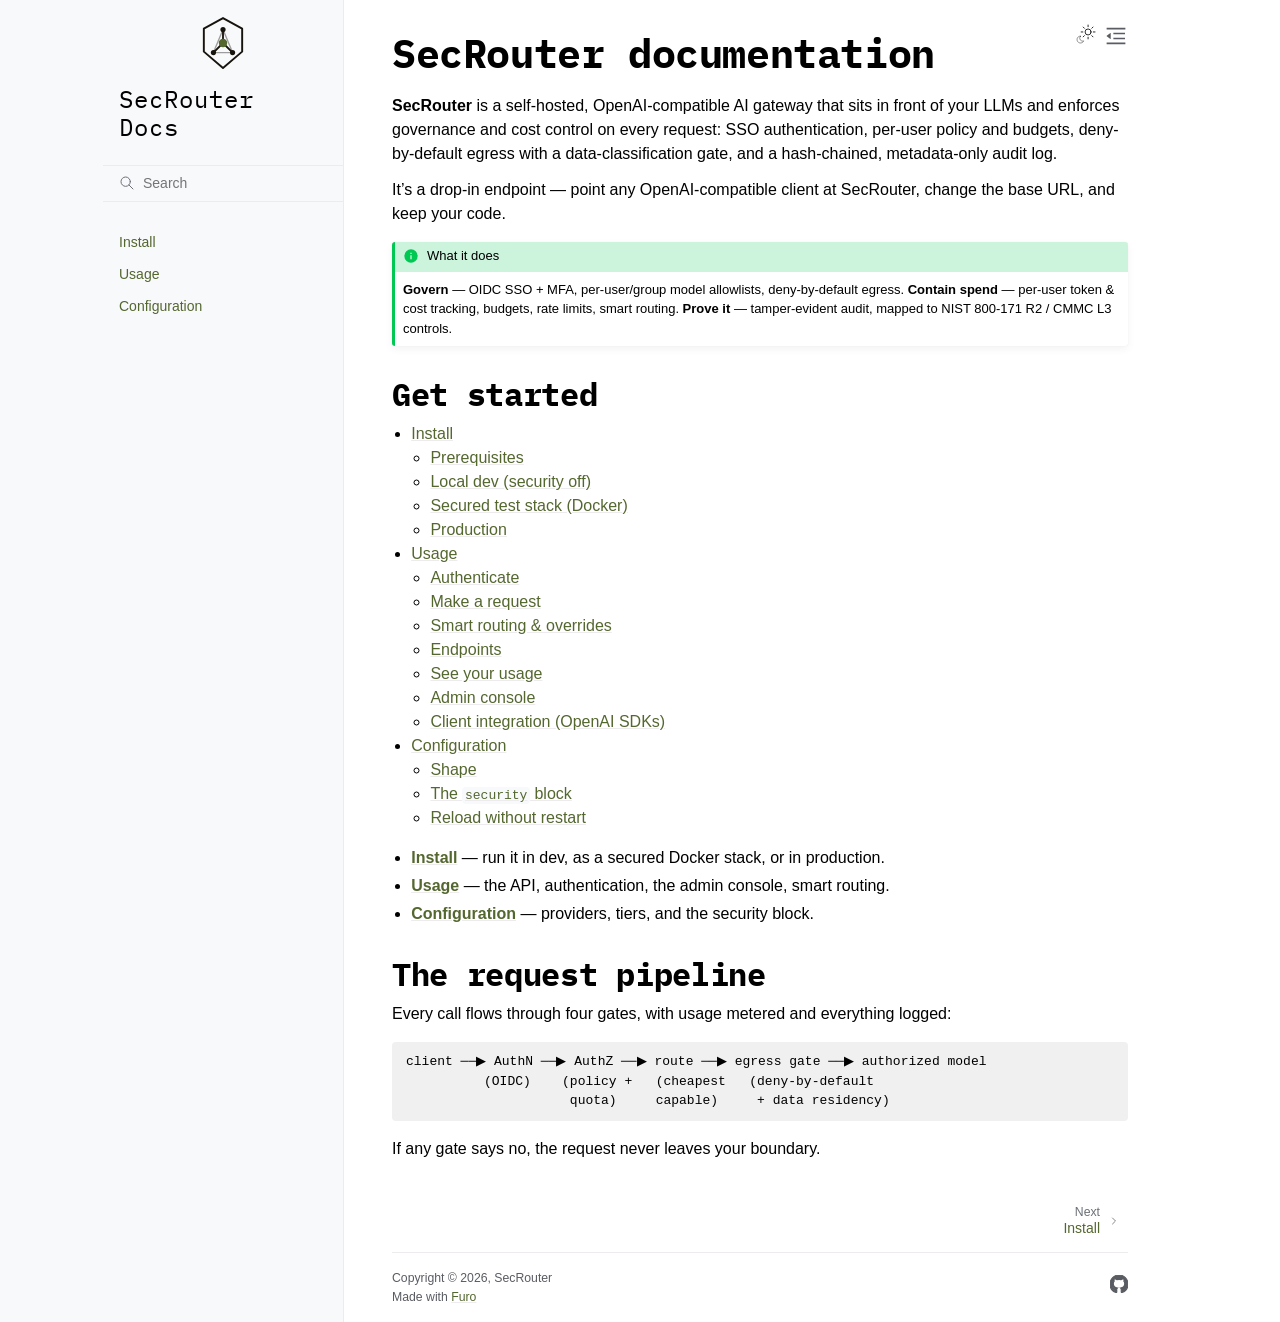
==== docs/index.html @ 87118939 "feat(docs): add Sphinx docs site (install + use); link from site - New Sphinx project under docs-src" ====
<!doctype html>
<html class="no-js" lang="en" data-content_root="./">
  <head><meta charset="utf-8">
    <meta name="viewport" content="width=device-width,initial-scale=1">
    <meta name="color-scheme" content="light dark"><meta name="viewport" content="width=device-width, initial-scale=1" />
<link rel="index" title="Index" href="genindex.html"><link rel="search" title="Search" href="search.html"><link rel="next" title="Install" href="install.html">
        <link rel="prefetch" href="_static/logo-mark.svg" as="image">
        <link rel="prefetch" href="_static/logo-mark-dark.svg" as="image">

    <!-- Generated with Sphinx 7.4.7 and Furo 2025.12.19 -->
        <title>SecRouter Docs</title>
      <link rel="stylesheet" type="text/css" href="_static/pygments.css?v=d75fae25" />
    <link rel="stylesheet" type="text/css" href="_static/styles/furo.css?v=7bdb33bb" />
    <link rel="stylesheet" type="text/css" href="_static/styles/furo-extensions.css?v=8dab3a3b" />
    <link rel="stylesheet" type="text/css" href="_static/custom.css?v=99ee7022" />
    
    


<style>
  body {
    --color-code-background: #f0f0f0;
  --color-code-foreground: black;
  --color-brand-primary: #54672f;
  --color-brand-content: #54672f;
  
  }
  @media not print {
    body[data-theme="dark"] {
      --color-code-background: #272822;
  --color-code-foreground: #f8f8f2;
  --color-brand-primary: #aebb78;
  --color-brand-content: #aebb78;
  
    }
    @media (prefers-color-scheme: dark) {
      body:not([data-theme="light"]) {
        --color-code-background: #272822;
  --color-code-foreground: #f8f8f2;
  --color-brand-primary: #aebb78;
  --color-brand-content: #aebb78;
  
      }
    }
  }
</style></head>
  <body>
    
    <script>
      document.body.dataset.theme = localStorage.getItem("theme") || "auto";
    </script>
    

<svg xmlns="http://www.w3.org/2000/svg" style="display: none;">
  <symbol id="svg-toc" viewBox="0 0 24 24">
    <title>Contents</title>
    <svg stroke="currentColor" fill="currentColor" stroke-width="0" viewBox="0 0 1024 1024">
      <path d="M408 442h480c4.4 0 8-3.6 8-8v-56c0-4.4-3.6-8-8-8H408c-4.4 0-8 3.6-8 8v56c0 4.4 3.6 8 8 8zm-8 204c0 4.4 3.6 8 8 8h480c4.4 0 8-3.6 8-8v-56c0-4.4-3.6-8-8-8H408c-4.4 0-8 3.6-8 8v56zm504-486H120c-4.4 0-8 3.6-8 8v56c0 4.4 3.6 8 8 8h784c4.4 0 8-3.6 8-8v-56c0-4.4-3.6-8-8-8zm0 632H120c-4.4 0-8 3.6-8 8v56c0 4.4 3.6 8 8 8h784c4.4 0 8-3.6 8-8v-56c0-4.4-3.6-8-8-8zM115.4 518.9L271.7 642c5.8 4.6 14.4.5 14.4-6.9V388.9c0-7.4-8.5-11.5-14.4-6.9L115.4 505.1a8.74 8.74 0 0 0 0 13.8z"/>
    </svg>
  </symbol>
  <symbol id="svg-menu" viewBox="0 0 24 24">
    <title>Menu</title>
    <svg xmlns="http://www.w3.org/2000/svg" viewBox="0 0 24 24" fill="none" stroke="currentColor"
      stroke-width="2" stroke-linecap="round" stroke-linejoin="round" class="feather-menu">
      <line x1="3" y1="12" x2="21" y2="12"></line>
      <line x1="3" y1="6" x2="21" y2="6"></line>
      <line x1="3" y1="18" x2="21" y2="18"></line>
    </svg>
  </symbol>
  <symbol id="svg-arrow-right" viewBox="0 0 24 24">
    <title>Expand</title>
    <svg xmlns="http://www.w3.org/2000/svg" viewBox="0 0 24 24" fill="none" stroke="currentColor"
      stroke-width="2" stroke-linecap="round" stroke-linejoin="round" class="feather-chevron-right">
      <polyline points="9 18 15 12 9 6"></polyline>
    </svg>
  </symbol>
  <symbol id="svg-sun" viewBox="0 0 24 24">
    <title>Light mode</title>
    <svg xmlns="http://www.w3.org/2000/svg" viewBox="0 0 24 24" fill="none" stroke="currentColor"
      stroke-width="1" stroke-linecap="round" stroke-linejoin="round" class="feather-sun">
      <circle cx="12" cy="12" r="5"></circle>
      <line x1="12" y1="1" x2="12" y2="3"></line>
      <line x1="12" y1="21" x2="12" y2="23"></line>
      <line x1="4.22" y1="4.22" x2="5.64" y2="5.64"></line>
      <line x1="18.36" y1="18.36" x2="19.78" y2="19.78"></line>
      <line x1="1" y1="12" x2="3" y2="12"></line>
      <line x1="21" y1="12" x2="23" y2="12"></line>
      <line x1="4.22" y1="19.78" x2="5.64" y2="18.36"></line>
      <line x1="18.36" y1="5.64" x2="19.78" y2="4.22"></line>
    </svg>
  </symbol>
  <symbol id="svg-moon" viewBox="0 0 24 24">
    <title>Dark mode</title>
    <svg xmlns="http://www.w3.org/2000/svg" viewBox="0 0 24 24" fill="none" stroke="currentColor"
      stroke-width="1" stroke-linecap="round" stroke-linejoin="round" class="icon-tabler-moon">
      <path stroke="none" d="M0 0h24v24H0z" fill="none" />
      <path d="M12 3c.132 0 .263 0 .393 0a7.5 7.5 0 0 0 7.92 12.446a9 9 0 1 1 -8.313 -12.454z" />
    </svg>
  </symbol>
  <symbol id="svg-sun-with-moon" viewBox="0 0 24 24">
    <title>Auto light/dark, in light mode</title>
    <svg xmlns="http://www.w3.org/2000/svg" viewBox="0 0 24 24" fill="none" stroke="currentColor"
      stroke-width="1" stroke-linecap="round" stroke-linejoin="round"
      class="icon-custom-derived-from-feather-sun-and-tabler-moon">
      <path style="opacity: 50%" d="M 5.411 14.504 C 5.471 14.504 5.532 14.504 5.591 14.504 C 3.639 16.319 4.383 19.569 6.931 20.352 C 7.693 20.586 8.512 20.551 9.25 20.252 C 8.023 23.207 4.056 23.725 2.11 21.184 C 0.166 18.642 1.702 14.949 4.874 14.536 C 5.051 14.512 5.231 14.5 5.411 14.5 L 5.411 14.504 Z"/>
      <line x1="14.5" y1="3.25" x2="14.5" y2="1.25"/>
      <line x1="14.5" y1="15.85" x2="14.5" y2="17.85"/>
      <line x1="10.044" y1="5.094" x2="8.63" y2="3.68"/>
      <line x1="19" y1="14.05" x2="20.414" y2="15.464"/>
      <line x1="8.2" y1="9.55" x2="6.2" y2="9.55"/>
      <line x1="20.8" y1="9.55" x2="22.8" y2="9.55"/>
      <line x1="10.044" y1="14.006" x2="8.63" y2="15.42"/>
      <line x1="19" y1="5.05" x2="20.414" y2="3.636"/>
      <circle cx="14.5" cy="9.55" r="3.6"/>
    </svg>
  </symbol>
  <symbol id="svg-moon-with-sun" viewBox="0 0 24 24">
    <title>Auto light/dark, in dark mode</title>
    <svg xmlns="http://www.w3.org/2000/svg" viewBox="0 0 24 24" fill="none" stroke="currentColor"
      stroke-width="1" stroke-linecap="round" stroke-linejoin="round"
      class="icon-custom-derived-from-feather-sun-and-tabler-moon">
      <path d="M 8.282 7.007 C 8.385 7.007 8.494 7.007 8.595 7.007 C 5.18 10.184 6.481 15.869 10.942 17.24 C 12.275 17.648 13.706 17.589 15 17.066 C 12.851 22.236 5.91 23.143 2.505 18.696 C -0.897 14.249 1.791 7.786 7.342 7.063 C 7.652 7.021 7.965 7 8.282 7 L 8.282 7.007 Z"/>
      <line style="opacity: 50%" x1="18" y1="3.705" x2="18" y2="2.5"/>
      <line style="opacity: 50%" x1="18" y1="11.295" x2="18" y2="12.5"/>
      <line style="opacity: 50%" x1="15.316" y1="4.816" x2="14.464" y2="3.964"/>
      <line style="opacity: 50%" x1="20.711" y1="10.212" x2="21.563" y2="11.063"/>
      <line style="opacity: 50%" x1="14.205" y1="7.5" x2="13.001" y2="7.5"/>
      <line style="opacity: 50%" x1="21.795" y1="7.5" x2="23" y2="7.5"/>
      <line style="opacity: 50%" x1="15.316" y1="10.184" x2="14.464" y2="11.036"/>
      <line style="opacity: 50%" x1="20.711" y1="4.789" x2="21.563" y2="3.937"/>
      <circle style="opacity: 50%" cx="18" cy="7.5" r="2.169"/>
    </svg>
  </symbol>
  <symbol id="svg-pencil" viewBox="0 0 24 24">
    <svg xmlns="http://www.w3.org/2000/svg" viewBox="0 0 24 24" fill="none" stroke="currentColor"
      stroke-width="1" stroke-linecap="round" stroke-linejoin="round" class="icon-tabler-pencil-code">
      <path d="M4 20h4l10.5 -10.5a2.828 2.828 0 1 0 -4 -4l-10.5 10.5v4" />
      <path d="M13.5 6.5l4 4" />
      <path d="M20 21l2 -2l-2 -2" />
      <path d="M17 17l-2 2l2 2" />
    </svg>
  </symbol>
  <symbol id="svg-eye" viewBox="0 0 24 24">
    <svg xmlns="http://www.w3.org/2000/svg" viewBox="0 0 24 24" fill="none" stroke="currentColor"
      stroke-width="1" stroke-linecap="round" stroke-linejoin="round" class="icon-tabler-eye-code">
      <path stroke="none" d="M0 0h24v24H0z" fill="none" />
      <path d="M10 12a2 2 0 1 0 4 0a2 2 0 0 0 -4 0" />
      <path
        d="M11.11 17.958c-3.209 -.307 -5.91 -2.293 -8.11 -5.958c2.4 -4 5.4 -6 9 -6c3.6 0 6.6 2 9 6c-.21 .352 -.427 .688 -.647 1.008" />
      <path d="M20 21l2 -2l-2 -2" />
      <path d="M17 17l-2 2l2 2" />
    </svg>
  </symbol>
</svg>

<input type="checkbox" class="sidebar-toggle" name="__navigation" id="__navigation" aria-label="Toggle site navigation sidebar">
<input type="checkbox" class="sidebar-toggle" name="__toc" id="__toc" aria-label="Toggle table of contents sidebar">
<label class="overlay sidebar-overlay" for="__navigation"></label>
<label class="overlay toc-overlay" for="__toc"></label>

<a class="skip-to-content muted-link" href="#furo-main-content">Skip to content</a>



<div class="page">
  <header class="mobile-header">
    <div class="header-left">
      <label class="nav-overlay-icon" for="__navigation">
        <span class="icon"><svg><use href="#svg-menu"></use></svg></span>
      </label>
    </div>
    <div class="header-center">
      <a href="#"><div class="brand">SecRouter Docs</div></a>
    </div>
    <div class="header-right">
      <div class="theme-toggle-container theme-toggle-header">
        <button class="theme-toggle" aria-label="Toggle Light / Dark / Auto color theme">
          <svg class="theme-icon-when-auto-light"><use href="#svg-sun-with-moon"></use></svg>
          <svg class="theme-icon-when-auto-dark"><use href="#svg-moon-with-sun"></use></svg>
          <svg class="theme-icon-when-dark"><use href="#svg-moon"></use></svg>
          <svg class="theme-icon-when-light"><use href="#svg-sun"></use></svg>
        </button>
      </div>
      <label class="toc-overlay-icon toc-header-icon" for="__toc">
        <span class="icon"><svg><use href="#svg-toc"></use></svg></span>
      </label>
    </div>
  </header>
  <aside class="sidebar-drawer">
    <div class="sidebar-container">
      
      <div class="sidebar-sticky"><a class="sidebar-brand" href="#">
  <div class="sidebar-logo-container">
    <img class="sidebar-logo only-light" src="_static/logo-mark.svg" alt="Light Logo"/>
    <img class="sidebar-logo only-dark" src="_static/logo-mark-dark.svg" alt="Dark Logo"/>
  </div>
  
  <span class="sidebar-brand-text">SecRouter Docs</span>
  
</a><form class="sidebar-search-container" method="get" action="search.html" role="search">
  <input class="sidebar-search" placeholder="Search" name="q" aria-label="Search">
  <input type="hidden" name="check_keywords" value="yes">
  <input type="hidden" name="area" value="default">
</form>
<div id="searchbox"></div><div class="sidebar-scroll"><div class="sidebar-tree">
  <ul>
<li class="toctree-l1"><a class="reference internal" href="install.html">Install</a></li>
<li class="toctree-l1"><a class="reference internal" href="usage.html">Usage</a></li>
<li class="toctree-l1"><a class="reference internal" href="configuration.html">Configuration</a></li>
</ul>

</div>
</div>

      </div>
      
    </div>
  </aside>
  <div class="main">
    <div class="content">
      <div class="article-container">
        <a href="#" class="back-to-top muted-link">
          <svg xmlns="http://www.w3.org/2000/svg" viewBox="0 0 24 24">
            <path d="M13 20h-2V8l-5.5 5.5-1.42-1.42L12 4.16l7.92 7.92-1.42 1.42L13 8v12z"></path>
          </svg>
          <span>Back to top</span>
        </a>
        <div class="content-icon-container">
          

<div class="theme-toggle-container theme-toggle-content">
            <button class="theme-toggle" aria-label="Toggle Light / Dark / Auto color theme">
              <svg class="theme-icon-when-auto-light"><use href="#svg-sun-with-moon"></use></svg>
              <svg class="theme-icon-when-auto-dark"><use href="#svg-moon-with-sun"></use></svg>
              <svg class="theme-icon-when-dark"><use href="#svg-moon"></use></svg>
              <svg class="theme-icon-when-light"><use href="#svg-sun"></use></svg>
            </button>
          </div>
          <label class="toc-overlay-icon toc-content-icon" for="__toc">
            <span class="icon"><svg><use href="#svg-toc"></use></svg></span>
          </label>
        </div>
        <article role="main" id="furo-main-content">
          <section id="secrouter-documentation">
<h1>SecRouter documentation<a class="headerlink" href="#secrouter-documentation" title="Link to this heading">¶</a></h1>
<p><strong>SecRouter</strong> is a self-hosted, OpenAI-compatible AI gateway that sits in front of your LLMs and enforces governance and cost control on every request: SSO authentication, per-user policy and budgets, deny-by-default egress with a data-classification gate, and a hash-chained, metadata-only audit log.</p>
<p>It’s a drop-in endpoint — point any OpenAI-compatible client at SecRouter, change the base URL, and keep your code.</p>
<div class="tip admonition">
<p class="admonition-title">What it does</p>
<p><strong>Govern</strong> — OIDC SSO + MFA, per-user/group model allowlists, deny-by-default egress.
<strong>Contain spend</strong> — per-user token &amp; cost tracking, budgets, rate limits, smart routing.
<strong>Prove it</strong> — tamper-evident audit, mapped to NIST 800-171 R2 / CMMC L3 controls.</p>
</div>
<section id="get-started">
<h2>Get started<a class="headerlink" href="#get-started" title="Link to this heading">¶</a></h2>
<div class="toctree-wrapper compound">
<ul>
<li class="toctree-l1"><a class="reference internal" href="install.html">Install</a><ul>
<li class="toctree-l2"><a class="reference internal" href="install.html#prerequisites">Prerequisites</a></li>
<li class="toctree-l2"><a class="reference internal" href="install.html#local-dev-security-off">Local dev (security off)</a></li>
<li class="toctree-l2"><a class="reference internal" href="install.html#secured-test-stack-docker">Secured test stack (Docker)</a></li>
<li class="toctree-l2"><a class="reference internal" href="install.html#production">Production</a></li>
</ul>
</li>
<li class="toctree-l1"><a class="reference internal" href="usage.html">Usage</a><ul>
<li class="toctree-l2"><a class="reference internal" href="usage.html#authenticate">Authenticate</a></li>
<li class="toctree-l2"><a class="reference internal" href="usage.html#make-a-request">Make a request</a></li>
<li class="toctree-l2"><a class="reference internal" href="usage.html#smart-routing-overrides">Smart routing &amp; overrides</a></li>
<li class="toctree-l2"><a class="reference internal" href="usage.html#endpoints">Endpoints</a></li>
<li class="toctree-l2"><a class="reference internal" href="usage.html#see-your-usage">See your usage</a></li>
<li class="toctree-l2"><a class="reference internal" href="usage.html#admin-console">Admin console</a></li>
<li class="toctree-l2"><a class="reference internal" href="usage.html#client-integration-openai-sdks">Client integration (OpenAI SDKs)</a></li>
</ul>
</li>
<li class="toctree-l1"><a class="reference internal" href="configuration.html">Configuration</a><ul>
<li class="toctree-l2"><a class="reference internal" href="configuration.html#shape">Shape</a></li>
<li class="toctree-l2"><a class="reference internal" href="configuration.html#the-security-block">The <code class="docutils literal notranslate"><span class="pre">security</span></code> block</a></li>
<li class="toctree-l2"><a class="reference internal" href="configuration.html#reload-without-restart">Reload without restart</a></li>
</ul>
</li>
</ul>
</div>
<ul class="simple">
<li><p><strong><a class="reference internal" href="install.html"><span class="std std-doc">Install</span></a></strong> — run it in dev, as a secured Docker stack, or in production.</p></li>
<li><p><strong><a class="reference internal" href="usage.html"><span class="std std-doc">Usage</span></a></strong> — the API, authentication, the admin console, smart routing.</p></li>
<li><p><strong><a class="reference internal" href="configuration.html"><span class="std std-doc">Configuration</span></a></strong> — providers, tiers, and the security block.</p></li>
</ul>
</section>
<section id="the-request-pipeline">
<h2>The request pipeline<a class="headerlink" href="#the-request-pipeline" title="Link to this heading">¶</a></h2>
<p>Every call flows through four gates, with usage metered and everything logged:</p>
<div class="highlight-text notranslate"><div class="highlight"><pre><span></span>client ──▶ AuthN ──▶ AuthZ ──▶ route ──▶ egress gate ──▶ authorized model
          (OIDC)    (policy +   (cheapest   (deny-by-default
                     quota)     capable)     + data residency)
</pre></div>
</div>
<p>If any gate says no, the request never leaves your boundary.</p>
</section>
</section>

        </article>
      </div>
      <footer>
        
        <div class="related-pages">
          <a class="next-page" href="install.html">
              <div class="page-info">
                <div class="context">
                  <span>Next</span>
                </div>
                <div class="title">Install</div>
              </div>
              <svg class="furo-related-icon"><use href="#svg-arrow-right"></use></svg>
            </a>
          
        </div>
        <div class="bottom-of-page">
          <div class="left-details">
            <div class="copyright">
                Copyright &#169; 2026, SecRouter
            </div>
            Made with 
            <a href="https://github.com/pradyunsg/furo">Furo</a>
            
          </div>
          <div class="right-details">
            <div class="icons">
              <a class="muted-link " href="https://github.com/spaceProbe/secrouter" aria-label="GitHub"><svg stroke="currentColor" fill="currentColor" viewBox="0 0 16 16" width="20" height="20"><path d="M8 0C3.58 0 0 3.58 0 8c0 3.54 2.29 6.53 5.47 7.59.4.07.55-.17.55-.38 0-.19-.01-.82-.01-1.49-2.01.37-2.53-.49-2.69-.94-.09-.23-.48-.94-.82-1.13-.28-.15-.68-.52-.01-.53.63-.01 1.08.58 1.23.82.72 1.21 1.87.87 2.33.66.07-.52.28-.87.51-1.07-1.78-.2-3.64-.89-3.64-3.95 0-.87.31-1.59.82-2.15-.08-.2-.36-1.02.08-2.12 0 0 .67-.21 2.2.82.64-.18 1.32-.27 2-.27.68 0 1.36.09 2 .27 1.53-1.04 2.2-.82 2.2-.82.44 1.1.16 1.92.08 2.12.51.56.82 1.27.82 2.15 0 3.07-1.87 3.75-3.65 3.95.29.25.54.73.54 1.48 0 1.07-.01 1.93-.01 2.2 0 .21.15.46.55.38A8.01 8.01 0 0 0 16 8c0-4.42-3.58-8-8-8z"/></svg></a>
              
            </div>
          </div>
        </div>
        
      </footer>
    </div>
    <aside class="toc-drawer">
      
      
      <div class="toc-sticky toc-scroll">
        <div class="toc-title-container">
          <span class="toc-title">
            On this page
          </span>
        </div>
        <div class="toc-tree-container">
          <div class="toc-tree">
            <ul>
<li><a class="reference internal" href="#">SecRouter documentation</a><ul>
<li><a class="reference internal" href="#get-started">Get started</a></li>
<li><a class="reference internal" href="#the-request-pipeline">The request pipeline</a></li>
</ul>
</li>
</ul>

          </div>
        </div>
      </div>
      
      
    </aside>
  </div>
</div><script src="_static/documentation_options.js?v=2882ecd3"></script>
    <script src="_static/doctools.js?v=9a2dae69"></script>
    <script src="_static/sphinx_highlight.js?v=dc90522c"></script>
    <script src="_static/scripts/furo.js?v=46bd48cc"></script>
    </body>
</html>
---- docs/_static/pygments.css ----
.highlight pre { line-height: 125%; }
.highlight td.linenos .normal { color: #666666; background-color: transparent; padding-left: 5px; padding-right: 5px; }
.highlight span.linenos { color: #666666; background-color: transparent; padding-left: 5px; padding-right: 5px; }
.highlight td.linenos .special { color: #000000; background-color: #ffffc0; padding-left: 5px; padding-right: 5px; }
.highlight span.linenos.special { color: #000000; background-color: #ffffc0; padding-left: 5px; padding-right: 5px; }
.highlight .hll { background-color: #ffffcc }
.highlight { background: #f0f0f0; }
.highlight .c { color: #60A0B0; font-style: italic } /* Comment */
.highlight .err { border: 1px solid #F00 } /* Error */
.highlight .k { color: #007020; font-weight: bold } /* Keyword */
.highlight .o { color: #666 } /* Operator */
.highlight .ch { color: #60A0B0; font-style: italic } /* Comment.Hashbang */
.highlight .cm { color: #60A0B0; font-style: italic } /* Comment.Multiline */
.highlight .cp { color: #007020 } /* Comment.Preproc */
.highlight .cpf { color: #60A0B0; font-style: italic } /* Comment.PreprocFile */
.highlight .c1 { color: #60A0B0; font-style: italic } /* Comment.Single */
.highlight .cs { color: #60A0B0; background-color: #FFF0F0 } /* Comment.Special */
.highlight .gd { color: #A00000 } /* Generic.Deleted */
.highlight .ge { font-style: italic } /* Generic.Emph */
.highlight .ges { font-weight: bold; font-style: italic } /* Generic.EmphStrong */
.highlight .gr { color: #F00 } /* Generic.Error */
.highlight .gh { color: #000080; font-weight: bold } /* Generic.Heading */
.highlight .gi { color: #00A000 } /* Generic.Inserted */
.highlight .go { color: #888 } /* Generic.Output */
.highlight .gp { color: #C65D09; font-weight: bold } /* Generic.Prompt */
.highlight .gs { font-weight: bold } /* Generic.Strong */
.highlight .gu { color: #800080; font-weight: bold } /* Generic.Subheading */
.highlight .gt { color: #04D } /* Generic.Traceback */
.highlight .kc { color: #007020; font-weight: bold } /* Keyword.Constant */
.highlight .kd { color: #007020; font-weight: bold } /* Keyword.Declaration */
.highlight .kn { color: #007020; font-weight: bold } /* Keyword.Namespace */
.highlight .kp { color: #007020 } /* Keyword.Pseudo */
.highlight .kr { color: #007020; font-weight: bold } /* Keyword.Reserved */
.highlight .kt { color: #902000 } /* Keyword.Type */
.highlight .m { color: #40A070 } /* Literal.Number */
.highlight .s { color: #4070A0 } /* Literal.String */
.highlight .na { color: #4070A0 } /* Name.Attribute */
.highlight .nb { color: #007020 } /* Name.Builtin */
.highlight .nc { color: #0E84B5; font-weight: bold } /* Name.Class */
.highlight .no { color: #60ADD5 } /* Name.Constant */
.highlight .nd { color: #555; font-weight: bold } /* Name.Decorator */
.highlight .ni { color: #D55537; font-weight: bold } /* Name.Entity */
.highlight .ne { color: #007020 } /* Name.Exception */
.highlight .nf { color: #06287E } /* Name.Function */
.highlight .nl { color: #002070; font-weight: bold } /* Name.Label */
.highlight .nn { color: #0E84B5; font-weight: bold } /* Name.Namespace */
.highlight .nt { color: #062873; font-weight: bold } /* Name.Tag */
.highlight .nv { color: #BB60D5 } /* Name.Variable */
.highlight .ow { color: #007020; font-weight: bold } /* Operator.Word */
.highlight .w { color: #BBB } /* Text.Whitespace */
.highlight .mb { color: #40A070 } /* Literal.Number.Bin */
.highlight .mf { color: #40A070 } /* Literal.Number.Float */
.highlight .mh { color: #40A070 } /* Literal.Number.Hex */
.highlight .mi { color: #40A070 } /* Literal.Number.Integer */
.highlight .mo { color: #40A070 } /* Literal.Number.Oct */
.highlight .sa { color: #4070A0 } /* Literal.String.Affix */
.highlight .sb { color: #4070A0 } /* Literal.String.Backtick */
.highlight .sc { color: #4070A0 } /* Literal.String.Char */
.highlight .dl { color: #4070A0 } /* Literal.String.Delimiter */
.highlight .sd { color: #4070A0; font-style: italic } /* Literal.String.Doc */
.highlight .s2 { color: #4070A0 } /* Literal.String.Double */
.highlight .se { color: #4070A0; font-weight: bold } /* Literal.String.Escape */
.highlight .sh { color: #4070A0 } /* Literal.String.Heredoc */
.highlight .si { color: #70A0D0; font-style: italic } /* Literal.String.Interpol */
.highlight .sx { color: #C65D09 } /* Literal.String.Other */
.highlight .sr { color: #235388 } /* Literal.String.Regex */
.highlight .s1 { color: #4070A0 } /* Literal.String.Single */
.highlight .ss { color: #517918 } /* Literal.String.Symbol */
.highlight .bp { color: #007020 } /* Name.Builtin.Pseudo */
.highlight .fm { color: #06287E } /* Name.Function.Magic */
.highlight .vc { color: #BB60D5 } /* Name.Variable.Class */
.highlight .vg { color: #BB60D5 } /* Name.Variable.Global */
.highlight .vi { color: #BB60D5 } /* Name.Variable.Instance */
.highlight .vm { color: #BB60D5 } /* Name.Variable.Magic */
.highlight .il { color: #40A070 } /* Literal.Number.Integer.Long */
@media not print {
body[data-theme="dark"] .highlight pre { line-height: 125%; }
body[data-theme="dark"] .highlight td.linenos .normal { color: inherit; background-color: transparent; padding-left: 5px; padding-right: 5px; }
body[data-theme="dark"] .highlight span.linenos { color: inherit; background-color: transparent; padding-left: 5px; padding-right: 5px; }
body[data-theme="dark"] .highlight td.linenos .special { color: #000000; background-color: #ffffc0; padding-left: 5px; padding-right: 5px; }
body[data-theme="dark"] .highlight span.linenos.special { color: #000000; background-color: #ffffc0; padding-left: 5px; padding-right: 5px; }
body[data-theme="dark"] .highlight .hll { background-color: #49483e }
body[data-theme="dark"] .highlight { background: #272822; color: #F8F8F2 }
body[data-theme="dark"] .highlight .c { color: #959077 } /* Comment */
body[data-theme="dark"] .highlight .err { color: #ED007E; background-color: #1E0010 } /* Error */
body[data-theme="dark"] .highlight .esc { color: #F8F8F2 } /* Escape */
body[data-theme="dark"] .highlight .g { color: #F8F8F2 } /* Generic */
body[data-theme="dark"] .highlight .k { color: #66D9EF } /* Keyword */
body[data-theme="dark"] .highlight .l { color: #AE81FF } /* Literal */
body[data-theme="dark"] .highlight .n { color: #F8F8F2 } /* Name */
body[data-theme="dark"] .highlight .o { color: #FF4689 } /* Operator */
body[data-theme="dark"] .highlight .x { color: #F8F8F2 } /* Other */
body[data-theme="dark"] .highlight .p { color: #F8F8F2 } /* Punctuation */
body[data-theme="dark"] .highlight .ch { color: #959077 } /* Comment.Hashbang */
body[data-theme="dark"] .highlight .cm { color: #959077 } /* Comment.Multiline */
body[data-theme="dark"] .highlight .cp { color: #959077 } /* Comment.Preproc */
body[data-theme="dark"] .highlight .cpf { color: #959077 } /* Comment.PreprocFile */
body[data-theme="dark"] .highlight .c1 { color: #959077 } /* Comment.Single */
body[data-theme="dark"] .highlight .cs { color: #959077 } /* Comment.Special */
body[data-theme="dark"] .highlight .gd { color: #FF4689 } /* Generic.Deleted */
body[data-theme="dark"] .highlight .ge { color: #F8F8F2; font-style: italic } /* Generic.Emph */
body[data-theme="dark"] .highlight .ges { color: #F8F8F2; font-weight: bold; font-style: italic } /* Generic.EmphStrong */
body[data-theme="dark"] .highlight .gr { color: #F8F8F2 } /* Generic.Error */
body[data-theme="dark"] .highlight .gh { color: #F8F8F2 } /* Generic.Heading */
body[data-theme="dark"] .highlight .gi { color: #A6E22E } /* Generic.Inserted */
body[data-theme="dark"] .highlight .go { color: #66D9EF } /* Generic.Output */
body[data-theme="dark"] .highlight .gp { color: #FF4689; font-weight: bold } /* Generic.Prompt */
body[data-theme="dark"] .highlight .gs { color: #F8F8F2; font-weight: bold } /* Generic.Strong */
body[data-theme="dark"] .highlight .gu { color: #959077 } /* Generic.Subheading */
body[data-theme="dark"] .highlight .gt { color: #F8F8F2 } /* Generic.Traceback */
body[data-theme="dark"] .highlight .kc { color: #66D9EF } /* Keyword.Constant */
body[data-theme="dark"] .highlight .kd { color: #66D9EF } /* Keyword.Declaration */
body[data-theme="dark"] .highlight .kn { color: #FF4689 } /* Keyword.Namespace */
body[data-theme="dark"] .highlight .kp { color: #66D9EF } /* Keyword.Pseudo */
body[data-theme="dark"] .highlight .kr { color: #66D9EF } /* Keyword.Reserved */
body[data-theme="dark"] .highlight .kt { color: #66D9EF } /* Keyword.Type */
body[data-theme="dark"] .highlight .ld { color: #E6DB74 } /* Literal.Date */
body[data-theme="dark"] .highlight .m { color: #AE81FF } /* Literal.Number */
body[data-theme="dark"] .highlight .s { color: #E6DB74 } /* Literal.String */
body[data-theme="dark"] .highlight .na { color: #A6E22E } /* Name.Attribute */
body[data-theme="dark"] .highlight .nb { color: #F8F8F2 } /* Name.Builtin */
body[data-theme="dark"] .highlight .nc { color: #A6E22E } /* Name.Class */
body[data-theme="dark"] .highlight .no { color: #66D9EF } /* Name.Constant */
body[data-theme="dark"] .highlight .nd { color: #A6E22E } /* Name.Decorator */
body[data-theme="dark"] .highlight .ni { color: #F8F8F2 } /* Name.Entity */
body[data-theme="dark"] .highlight .ne { color: #A6E22E } /* Name.Exception */
body[data-theme="dark"] .highlight .nf { color: #A6E22E } /* Name.Function */
body[data-theme="dark"] .highlight .nl { color: #F8F8F2 } /* Name.Label */
body[data-theme="dark"] .highlight .nn { color: #F8F8F2 } /* Name.Namespace */
body[data-theme="dark"] .highlight .nx { color: #A6E22E } /* Name.Other */
body[data-theme="dark"] .highlight .py { color: #F8F8F2 } /* Name.Property */
body[data-theme="dark"] .highlight .nt { color: #FF4689 } /* Name.Tag */
body[data-theme="dark"] .highlight .nv { color: #F8F8F2 } /* Name.Variable */
body[data-theme="dark"] .highlight .ow { color: #FF4689 } /* Operator.Word */
body[data-theme="dark"] .highlight .pm { color: #F8F8F2 } /* Punctuation.Marker */
body[data-theme="dark"] .highlight .w { color: #F8F8F2 } /* Text.Whitespace */
body[data-theme="dark"] .highlight .mb { color: #AE81FF } /* Literal.Number.Bin */
body[data-theme="dark"] .highlight .mf { color: #AE81FF } /* Literal.Number.Float */
body[data-theme="dark"] .highlight .mh { color: #AE81FF } /* Literal.Number.Hex */
body[data-theme="dark"] .highlight .mi { color: #AE81FF } /* Literal.Number.Integer */
body[data-theme="dark"] .highlight .mo { color: #AE81FF } /* Literal.Number.Oct */
body[data-theme="dark"] .highlight .sa { color: #E6DB74 } /* Literal.String.Affix */
body[data-theme="dark"] .highlight .sb { color: #E6DB74 } /* Literal.String.Backtick */
body[data-theme="dark"] .highlight .sc { color: #E6DB74 } /* Literal.String.Char */
body[data-theme="dark"] .highlight .dl { color: #E6DB74 } /* Literal.String.Delimiter */
body[data-theme="dark"] .highlight .sd { color: #E6DB74 } /* Literal.String.Doc */
body[data-theme="dark"] .highlight .s2 { color: #E6DB74 } /* Literal.String.Double */
body[data-theme="dark"] .highlight .se { color: #AE81FF } /* Literal.String.Escape */
body[data-theme="dark"] .highlight .sh { color: #E6DB74 } /* Literal.String.Heredoc */
body[data-theme="dark"] .highlight .si { color: #E6DB74 } /* Literal.String.Interpol */
body[data-theme="dark"] .highlight .sx { color: #E6DB74 } /* Literal.String.Other */
body[data-theme="dark"] .highlight .sr { color: #E6DB74 } /* Literal.String.Regex */
body[data-theme="dark"] .highlight .s1 { color: #E6DB74 } /* Literal.String.Single */
body[data-theme="dark"] .highlight .ss { color: #E6DB74 } /* Literal.String.Symbol */
body[data-theme="dark"] .highlight .bp { color: #F8F8F2 } /* Name.Builtin.Pseudo */
body[data-theme="dark"] .highlight .fm { color: #A6E22E } /* Name.Function.Magic */
body[data-theme="dark"] .highlight .vc { color: #F8F8F2 } /* Name.Variable.Class */
body[data-theme="dark"] .highlight .vg { color: #F8F8F2 } /* Name.Variable.Global */
body[data-theme="dark"] .highlight .vi { color: #F8F8F2 } /* Name.Variable.Instance */
body[data-theme="dark"] .highlight .vm { color: #F8F8F2 } /* Name.Variable.Magic */
body[data-theme="dark"] .highlight .il { color: #AE81FF } /* Literal.Number.Integer.Long */
@media (prefers-color-scheme: dark) {
body:not([data-theme="light"]) .highlight pre { line-height: 125%; }
body:not([data-theme="light"]) .highlight td.linenos .normal { color: inherit; background-color: transparent; padding-left: 5px; padding-right: 5px; }
body:not([data-theme="light"]) .highlight span.linenos { color: inherit; background-color: transparent; padding-left: 5px; padding-right: 5px; }
body:not([data-theme="light"]) .highlight td.linenos .special { color: #000000; background-color: #ffffc0; padding-left: 5px; padding-right: 5px; }
body:not([data-theme="light"]) .highlight span.linenos.special { color: #000000; background-color: #ffffc0; padding-left: 5px; padding-right: 5px; }
body:not([data-theme="light"]) .highlight .hll { background-color: #49483e }
body:not([data-theme="light"]) .highlight { background: #272822; color: #F8F8F2 }
body:not([data-theme="light"]) .highlight .c { color: #959077 } /* Comment */
body:not([data-theme="light"]) .highlight .err { color: #ED007E; background-color: #1E0010 } /* Error */
body:not([data-theme="light"]) .highlight .esc { color: #F8F8F2 } /* Escape */
body:not([data-theme="light"]) .highlight .g { color: #F8F8F2 } /* Generic */
body:not([data-theme="light"]) .highlight .k { color: #66D9EF } /* Keyword */
body:not([data-theme="light"]) .highlight .l { color: #AE81FF } /* Literal */
body:not([data-theme="light"]) .highlight .n { color: #F8F8F2 } /* Name */
body:not([data-theme="light"]) .highlight .o { color: #FF4689 } /* Operator */
body:not([data-theme="light"]) .highlight .x { color: #F8F8F2 } /* Other */
body:not([data-theme="light"]) .highlight .p { color: #F8F8F2 } /* Punctuation */
body:not([data-theme="light"]) .highlight .ch { color: #959077 } /* Comment.Hashbang */
body:not([data-theme="light"]) .highlight .cm { color: #959077 } /* Comment.Multiline */
body:not([data-theme="light"]) .highlight .cp { color: #959077 } /* Comment.Preproc */
body:not([data-theme="light"]) .highlight .cpf { color: #959077 } /* Comment.PreprocFile */
body:not([data-theme="light"]) .highlight .c1 { color: #959077 } /* Comment.Single */
body:not([data-theme="light"]) .highlight .cs { color: #959077 } /* Comment.Special */
body:not([data-theme="light"]) .highlight .gd { color: #FF4689 } /* Generic.Deleted */
body:not([data-theme="light"]) .highlight .ge { color: #F8F8F2; font-style: italic } /* Generic.Emph */
body:not([data-theme="light"]) .highlight .ges { color: #F8F8F2; font-weight: bold; font-style: italic } /* Generic.EmphStrong */
body:not([data-theme="light"]) .highlight .gr { color: #F8F8F2 } /* Generic.Error */
body:not([data-theme="light"]) .highlight .gh { color: #F8F8F2 } /* Generic.Heading */
body:not([data-theme="light"]) .highlight .gi { color: #A6E22E } /* Generic.Inserted */
body:not([data-theme="light"]) .highlight .go { color: #66D9EF } /* Generic.Output */
body:not([data-theme="light"]) .highlight .gp { color: #FF4689; font-weight: bold } /* Generic.Prompt */
body:not([data-theme="light"]) .highlight .gs { color: #F8F8F2; font-weight: bold } /* Generic.Strong */
body:not([data-theme="light"]) .highlight .gu { color: #959077 } /* Generic.Subheading */
body:not([data-theme="light"]) .highlight .gt { color: #F8F8F2 } /* Generic.Traceback */
body:not([data-theme="light"]) .highlight .kc { color: #66D9EF } /* Keyword.Constant */
body:not([data-theme="light"]) .highlight .kd { color: #66D9EF } /* Keyword.Declaration */
body:not([data-theme="light"]) .highlight .kn { color: #FF4689 } /* Keyword.Namespace */
body:not([data-theme="light"]) .highlight .kp { color: #66D9EF } /* Keyword.Pseudo */
body:not([data-theme="light"]) .highlight .kr { color: #66D9EF } /* Keyword.Reserved */
body:not([data-theme="light"]) .highlight .kt { color: #66D9EF } /* Keyword.Type */
body:not([data-theme="light"]) .highlight .ld { color: #E6DB74 } /* Literal.Date */
body:not([data-theme="light"]) .highlight .m { color: #AE81FF } /* Literal.Number */
body:not([data-theme="light"]) .highlight .s { color: #E6DB74 } /* Literal.String */
body:not([data-theme="light"]) .highlight .na { color: #A6E22E } /* Name.Attribute */
body:not([data-theme="light"]) .highlight .nb { color: #F8F8F2 } /* Name.Builtin */
body:not([data-theme="light"]) .highlight .nc { color: #A6E22E } /* Name.Class */
body:not([data-theme="light"]) .highlight .no { color: #66D9EF } /* Name.Constant */
body:not([data-theme="light"]) .highlight .nd { color: #A6E22E } /* Name.Decorator */
body:not([data-theme="light"]) .highlight .ni { color: #F8F8F2 } /* Name.Entity */
body:not([data-theme="light"]) .highlight .ne { color: #A6E22E } /* Name.Exception */
body:not([data-theme="light"]) .highlight .nf { color: #A6E22E } /* Name.Function */
body:not([data-theme="light"]) .highlight .nl { color: #F8F8F2 } /* Name.Label */
body:not([data-theme="light"]) .highlight .nn { color: #F8F8F2 } /* Name.Namespace */
body:not([data-theme="light"]) .highlight .nx { color: #A6E22E } /* Name.Other */
body:not([data-theme="light"]) .highlight .py { color: #F8F8F2 } /* Name.Property */
body:not([data-theme="light"]) .highlight .nt { color: #FF4689 } /* Name.Tag */
body:not([data-theme="light"]) .highlight .nv { color: #F8F8F2 } /* Name.Variable */
body:not([data-theme="light"]) .highlight .ow { color: #FF4689 } /* Operator.Word */
body:not([data-theme="light"]) .highlight .pm { color: #F8F8F2 } /* Punctuation.Marker */
body:not([data-theme="light"]) .highlight .w { color: #F8F8F2 } /* Text.Whitespace */
body:not([data-theme="light"]) .highlight .mb { color: #AE81FF } /* Literal.Number.Bin */
body:not([data-theme="light"]) .highlight .mf { color: #AE81FF } /* Literal.Number.Float */
body:not([data-theme="light"]) .highlight .mh { color: #AE81FF } /* Literal.Number.Hex */
body:not([data-theme="light"]) .highlight .mi { color: #AE81FF } /* Literal.Number.Integer */
body:not([data-theme="light"]) .highlight .mo { color: #AE81FF } /* Literal.Number.Oct */
body:not([data-theme="light"]) .highlight .sa { color: #E6DB74 } /* Literal.String.Affix */
body:not([data-theme="light"]) .highlight .sb { color: #E6DB74 } /* Literal.String.Backtick */
body:not([data-theme="light"]) .highlight .sc { color: #E6DB74 } /* Literal.String.Char */
body:not([data-theme="light"]) .highlight .dl { color: #E6DB74 } /* Literal.String.Delimiter */
body:not([data-theme="light"]) .highlight .sd { color: #E6DB74 } /* Literal.String.Doc */
body:not([data-theme="light"]) .highlight .s2 { color: #E6DB74 } /* Literal.String.Double */
body:not([data-theme="light"]) .highlight .se { color: #AE81FF } /* Literal.String.Escape */
body:not([data-theme="light"]) .highlight .sh { color: #E6DB74 } /* Literal.String.Heredoc */
body:not([data-theme="light"]) .highlight .si { color: #E6DB74 } /* Literal.String.Interpol */
body:not([data-theme="light"]) .highlight .sx { color: #E6DB74 } /* Literal.String.Other */
body:not([data-theme="light"]) .highlight .sr { color: #E6DB74 } /* Literal.String.Regex */
body:not([data-theme="light"]) .highlight .s1 { color: #E6DB74 } /* Literal.String.Single */
body:not([data-theme="light"]) .highlight .ss { color: #E6DB74 } /* Literal.String.Symbol */
body:not([data-theme="light"]) .highlight .bp { color: #F8F8F2 } /* Name.Builtin.Pseudo */
body:not([data-theme="light"]) .highlight .fm { color: #A6E22E } /* Name.Function.Magic */
body:not([data-theme="light"]) .highlight .vc { color: #F8F8F2 } /* Name.Variable.Class */
body:not([data-theme="light"]) .highlight .vg { color: #F8F8F2 } /* Name.Variable.Global */
body:not([data-theme="light"]) .highlight .vi { color: #F8F8F2 } /* Name.Variable.Instance */
body:not([data-theme="light"]) .highlight .vm { color: #F8F8F2 } /* Name.Variable.Magic */
body:not([data-theme="light"]) .highlight .il { color: #AE81FF } /* Literal.Number.Integer.Long */
}
}
---- docs/_static/styles/furo-extensions.css ----
#furo-sidebar-ad-placement{padding:var(--sidebar-item-spacing-vertical) var(--sidebar-item-spacing-horizontal)}#furo-sidebar-ad-placement .ethical-sidebar{background:var(--color-background-secondary);border:none;box-shadow:none}#furo-sidebar-ad-placement .ethical-sidebar:hover{background:var(--color-background-hover)}#furo-sidebar-ad-placement .ethical-sidebar a{color:var(--color-foreground-primary)}#furo-sidebar-ad-placement .ethical-callout a{color:var(--color-foreground-secondary)!important}#furo-readthedocs-versions{background:transparent;display:block;position:static;width:100%}#furo-readthedocs-versions .rst-versions{background:#1a1c1e}#furo-readthedocs-versions .rst-current-version{background:var(--color-sidebar-item-background);cursor:unset}#furo-readthedocs-versions .rst-current-version:hover{background:var(--color-sidebar-item-background)}#furo-readthedocs-versions .rst-current-version .fa-book{color:var(--color-foreground-primary)}#furo-readthedocs-versions>.rst-other-versions{padding:0}#furo-readthedocs-versions>.rst-other-versions small{opacity:1}#furo-readthedocs-versions .injected .rst-versions{position:unset}#furo-readthedocs-versions:focus-within,#furo-readthedocs-versions:hover{box-shadow:0 0 0 1px var(--color-sidebar-background-border)}#furo-readthedocs-versions:focus-within .rst-current-version,#furo-readthedocs-versions:hover .rst-current-version{background:#1a1c1e;font-size:inherit;height:auto;line-height:inherit;padding:12px;text-align:right}#furo-readthedocs-versions:focus-within .rst-current-version .fa-book,#furo-readthedocs-versions:hover .rst-current-version .fa-book{color:#fff;float:left}#furo-readthedocs-versions:focus-within .fa-caret-down,#furo-readthedocs-versions:hover .fa-caret-down{display:none}#furo-readthedocs-versions:focus-within .injected,#furo-readthedocs-versions:focus-within .rst-current-version,#furo-readthedocs-versions:focus-within .rst-other-versions,#furo-readthedocs-versions:hover .injected,#furo-readthedocs-versions:hover .rst-current-version,#furo-readthedocs-versions:hover .rst-other-versions{display:block}#furo-readthedocs-versions:focus-within>.rst-current-version,#furo-readthedocs-versions:hover>.rst-current-version{display:none}.highlight:hover button.copybtn{color:var(--color-code-foreground)}.highlight button.copybtn{align-items:center;background-color:var(--color-code-background);border:none;color:var(--color-background-item);cursor:pointer;height:1.25em;right:.5rem;top:.625rem;transition:color .3s,opacity .3s;width:1.25em}.highlight button.copybtn:hover{background-color:var(--color-code-background);color:var(--color-brand-content)}.highlight button.copybtn:after{background-color:transparent;color:var(--color-code-foreground);display:none}.highlight button.copybtn.success{color:#22863a;transition:color 0s}.highlight button.copybtn.success:after{display:block}.highlight button.copybtn svg{padding:0}body{--sd-color-primary:var(--color-brand-primary);--sd-color-primary-highlight:var(--color-brand-content);--sd-color-primary-text:var(--color-background-primary);--sd-color-shadow:rgba(0,0,0,.05);--sd-color-card-border:var(--color-card-border);--sd-color-card-border-hover:var(--color-brand-content);--sd-color-card-background:var(--color-card-background);--sd-color-card-text:var(--color-foreground-primary);--sd-color-card-header:var(--color-card-marginals-background);--sd-color-card-footer:var(--color-card-marginals-background);--sd-color-tabs-label-active:var(--color-brand-content);--sd-color-tabs-label-hover:var(--color-foreground-muted);--sd-color-tabs-label-inactive:var(--color-foreground-muted);--sd-color-tabs-underline-active:var(--color-brand-content);--sd-color-tabs-underline-hover:var(--color-foreground-border);--sd-color-tabs-underline-inactive:var(--color-background-border);--sd-color-tabs-overline:var(--color-background-border);--sd-color-tabs-underline:var(--color-background-border)}.sd-tab-content{box-shadow:0 -2px var(--sd-color-tabs-overline),0 1px var(--sd-color-tabs-underline)}.sd-card{box-shadow:0 .1rem .25rem var(--sd-color-shadow),0 0 .0625rem rgba(0,0,0,.1)}.sd-shadow-sm{box-shadow:0 .1rem .25rem var(--sd-color-shadow),0 0 .0625rem rgba(0,0,0,.1)!important}.sd-shadow-md{box-shadow:0 .3rem .75rem var(--sd-color-shadow),0 0 .0625rem rgba(0,0,0,.1)!important}.sd-shadow-lg{box-shadow:0 .6rem 1.5rem var(--sd-color-shadow),0 0 .0625rem rgba(0,0,0,.1)!important}.sd-card-hover:hover{transform:none}.sd-cards-carousel{gap:.25rem;padding:.25rem}body{--tabs--label-text:var(--color-foreground-muted);--tabs--label-text--hover:var(--color-foreground-muted);--tabs--label-text--active:var(--color-brand-content);--tabs--label-text--active--hover:var(--color-brand-content);--tabs--label-background:transparent;--tabs--label-background--hover:transparent;--tabs--label-background--active:transparent;--tabs--label-background--active--hover:transparent;--tabs--padding-x:0.25em;--tabs--margin-x:1em;--tabs--border:var(--color-background-border);--tabs--label-border:transparent;--tabs--label-border--hover:var(--color-foreground-muted);--tabs--label-border--active:var(--color-brand-content);--tabs--label-border--active--hover:var(--color-brand-content)}[role=main] .container{max-width:none;padding-left:0;padding-right:0}.shadow.docutils{border:none;box-shadow:0 .2rem .5rem rgba(0,0,0,.05),0 0 .0625rem rgba(0,0,0,.1)!important}.sphinx-bs .card{background-color:var(--color-background-secondary);color:var(--color-foreground)}
/*# sourceMappingURL=furo-extensions.css.map*/
---- docs/_static/custom.css ----
/* SecRouter docs — IBM Plex + olive brand on top of Furo. */
@import url('https://fonts.googleapis.com/css2?family=IBM+Plex+Mono:wght@400;500;600&family=IBM+Plex+Sans:wght@400;500;600;700&display=swap');

:root {
  --font-stack: 'IBM Plex Sans', system-ui, -apple-system, 'Segoe UI', Roboto, sans-serif;
  --font-stack--monospace: 'IBM Plex Mono', ui-monospace, SFMono-Regular, Menlo, Consolas, monospace;
}

h1, h2, h3, h4,
.sidebar-brand-text {
  font-family: 'IBM Plex Mono', ui-monospace, monospace;
  letter-spacing: -0.01em;
}
.sidebar-brand-text { letter-spacing: 0.04em; }

/* tighten the brand logo block */
.sidebar-logo { max-width: 52px; }

/* eyebrow-style code chips feel a touch more "engineered" */
code.literal, .highlight { border-radius: 4px; }
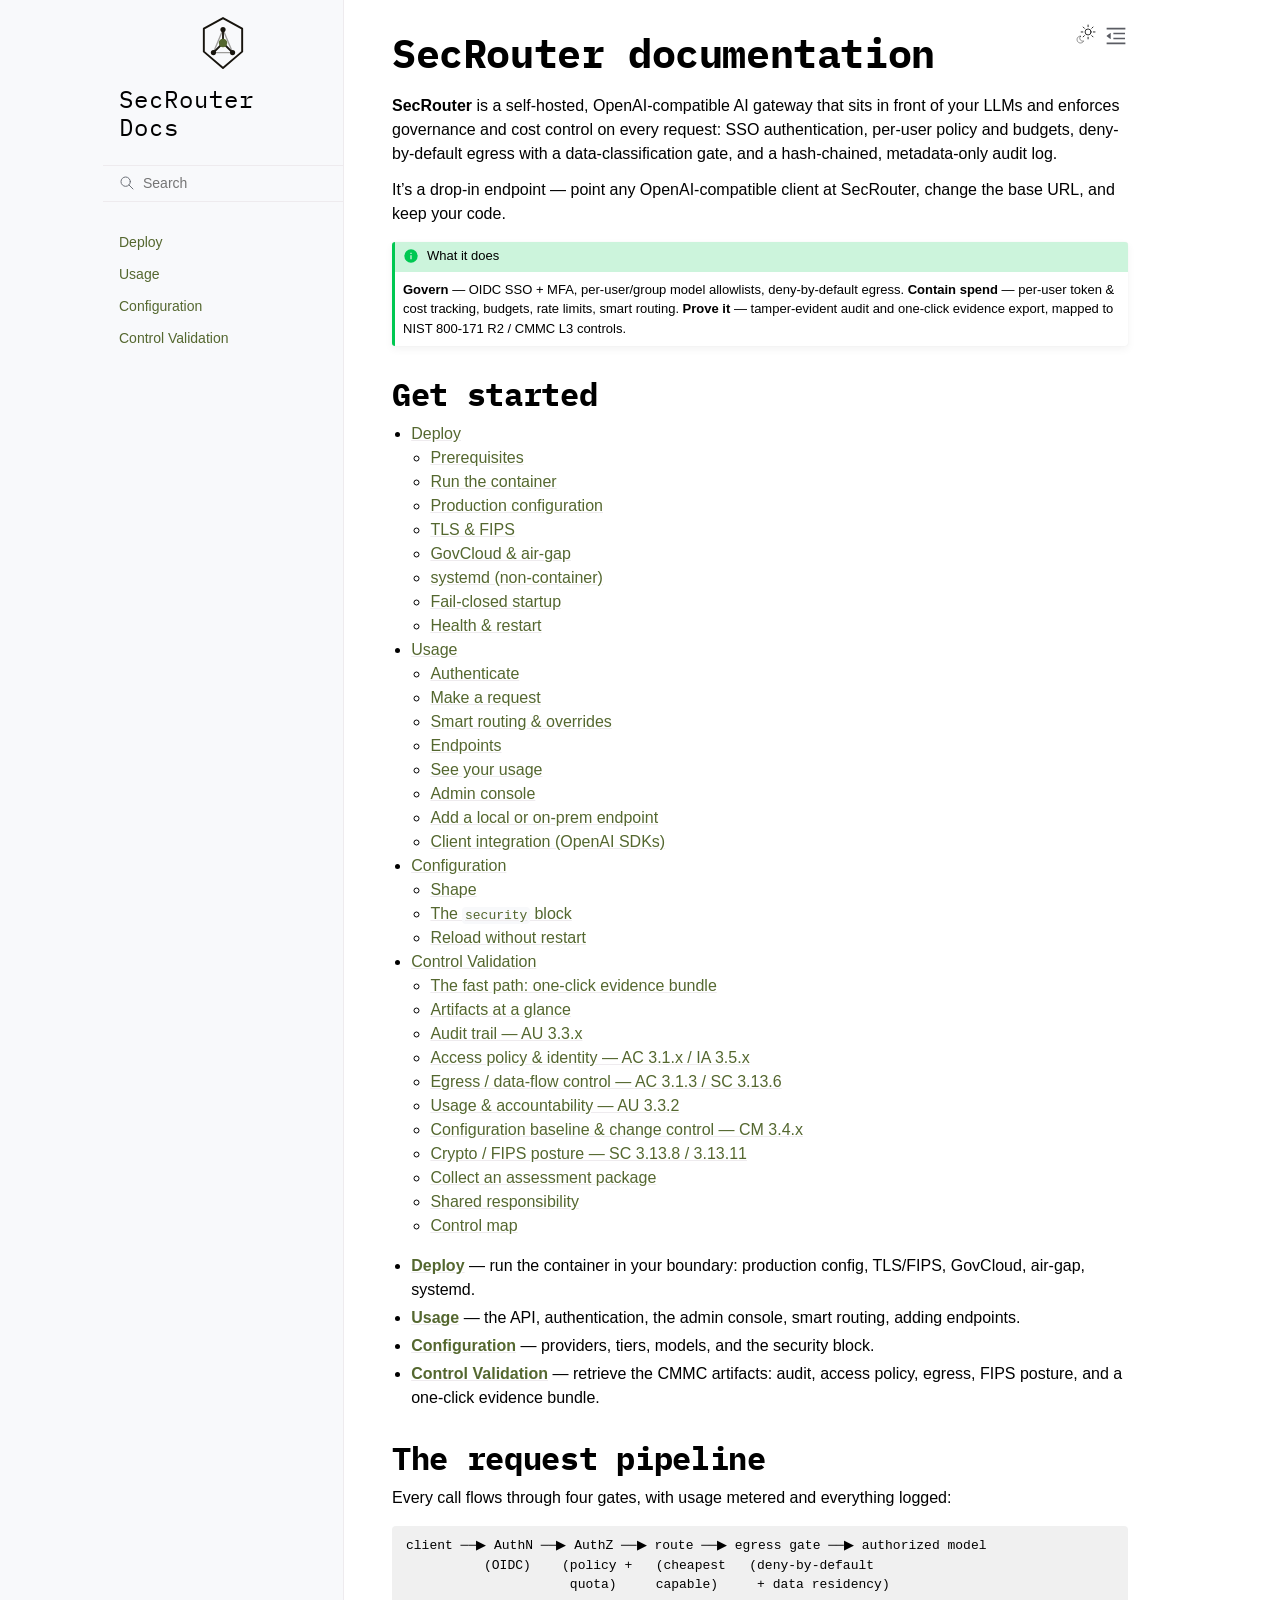
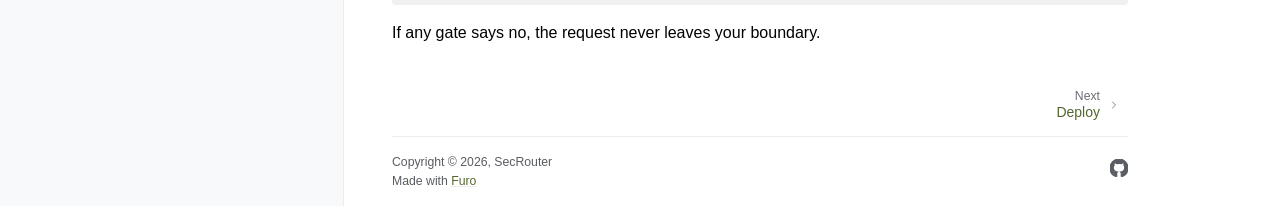
==== commit 46812f0b: "docs: refocus on deployment + usage; add CMMC control-validation guide - Remove dev-facing content (" ====
--- a/docs/index.html
+++ b/docs/index.html
@@ -3,7 +3,7 @@
   <head><meta charset="utf-8">
     <meta name="viewport" content="width=device-width,initial-scale=1">
     <meta name="color-scheme" content="light dark"><meta name="viewport" content="width=device-width, initial-scale=1" />
-<link rel="index" title="Index" href="genindex.html"><link rel="search" title="Search" href="search.html"><link rel="next" title="Install" href="install.html">
+<link rel="index" title="Index" href="genindex.html"><link rel="search" title="Search" href="search.html"><link rel="next" title="Deploy" href="deploy.html">
         <link rel="prefetch" href="_static/logo-mark.svg" as="image">
         <link rel="prefetch" href="_static/logo-mark-dark.svg" as="image">
 
@@ -204,9 +204,10 @@
 </form>
 <div id="searchbox"></div><div class="sidebar-scroll"><div class="sidebar-tree">
   <ul>
-<li class="toctree-l1"><a class="reference internal" href="install.html">Install</a></li>
+<li class="toctree-l1"><a class="reference internal" href="deploy.html">Deploy</a></li>
 <li class="toctree-l1"><a class="reference internal" href="usage.html">Usage</a></li>
 <li class="toctree-l1"><a class="reference internal" href="configuration.html">Configuration</a></li>
+<li class="toctree-l1"><a class="reference internal" href="control-validation.html">Control Validation</a></li>
 </ul>
 
 </div>
@@ -249,17 +250,21 @@
 <p class="admonition-title">What it does</p>
 <p><strong>Govern</strong> — OIDC SSO + MFA, per-user/group model allowlists, deny-by-default egress.
 <strong>Contain spend</strong> — per-user token &amp; cost tracking, budgets, rate limits, smart routing.
-<strong>Prove it</strong> — tamper-evident audit, mapped to NIST 800-171 R2 / CMMC L3 controls.</p>
+<strong>Prove it</strong> — tamper-evident audit and one-click evidence export, mapped to NIST 800-171 R2 / CMMC L3 controls.</p>
 </div>
 <section id="get-started">
 <h2>Get started<a class="headerlink" href="#get-started" title="Link to this heading">¶</a></h2>
 <div class="toctree-wrapper compound">
 <ul>
-<li class="toctree-l1"><a class="reference internal" href="install.html">Install</a><ul>
-<li class="toctree-l2"><a class="reference internal" href="install.html#prerequisites">Prerequisites</a></li>
-<li class="toctree-l2"><a class="reference internal" href="install.html#local-dev-security-off">Local dev (security off)</a></li>
-<li class="toctree-l2"><a class="reference internal" href="install.html#secured-test-stack-docker">Secured test stack (Docker)</a></li>
-<li class="toctree-l2"><a class="reference internal" href="install.html#production">Production</a></li>
+<li class="toctree-l1"><a class="reference internal" href="deploy.html">Deploy</a><ul>
+<li class="toctree-l2"><a class="reference internal" href="deploy.html#prerequisites">Prerequisites</a></li>
+<li class="toctree-l2"><a class="reference internal" href="deploy.html#run-the-container">Run the container</a></li>
+<li class="toctree-l2"><a class="reference internal" href="deploy.html#production-configuration">Production configuration</a></li>
+<li class="toctree-l2"><a class="reference internal" href="deploy.html#tls-fips">TLS &amp; FIPS</a></li>
+<li class="toctree-l2"><a class="reference internal" href="deploy.html#govcloud-air-gap">GovCloud &amp; air-gap</a></li>
+<li class="toctree-l2"><a class="reference internal" href="deploy.html#systemd-non-container">systemd (non-container)</a></li>
+<li class="toctree-l2"><a class="reference internal" href="deploy.html#fail-closed-startup">Fail-closed startup</a></li>
+<li class="toctree-l2"><a class="reference internal" href="deploy.html#health-restart">Health &amp; restart</a></li>
 </ul>
 </li>
 <li class="toctree-l1"><a class="reference internal" href="usage.html">Usage</a><ul>
@@ -269,6 +274,7 @@
 <li class="toctree-l2"><a class="reference internal" href="usage.html#endpoints">Endpoints</a></li>
 <li class="toctree-l2"><a class="reference internal" href="usage.html#see-your-usage">See your usage</a></li>
 <li class="toctree-l2"><a class="reference internal" href="usage.html#admin-console">Admin console</a></li>
+<li class="toctree-l2"><a class="reference internal" href="usage.html#add-a-local-or-on-prem-endpoint">Add a local or on-prem endpoint</a></li>
 <li class="toctree-l2"><a class="reference internal" href="usage.html#client-integration-openai-sdks">Client integration (OpenAI SDKs)</a></li>
 </ul>
 </li>
@@ -278,12 +284,27 @@
 <li class="toctree-l2"><a class="reference internal" href="configuration.html#reload-without-restart">Reload without restart</a></li>
 </ul>
 </li>
+<li class="toctree-l1"><a class="reference internal" href="control-validation.html">Control Validation</a><ul>
+<li class="toctree-l2"><a class="reference internal" href="control-validation.html#the-fast-path-one-click-evidence-bundle">The fast path: one-click evidence bundle</a></li>
+<li class="toctree-l2"><a class="reference internal" href="control-validation.html#artifacts-at-a-glance">Artifacts at a glance</a></li>
+<li class="toctree-l2"><a class="reference internal" href="control-validation.html#audit-trail-au-3-3-x">Audit trail — AU 3.3.x</a></li>
+<li class="toctree-l2"><a class="reference internal" href="control-validation.html#access-policy-identity-ac-3-1-x-ia-3-5-x">Access policy &amp; identity — AC 3.1.x / IA 3.5.x</a></li>
+<li class="toctree-l2"><a class="reference internal" href="control-validation.html#egress-data-flow-control-ac-3-1-3-sc-3-13-6">Egress / data-flow control — AC 3.1.3 / SC 3.13.6</a></li>
+<li class="toctree-l2"><a class="reference internal" href="control-validation.html#usage-accountability-au-3-3-2">Usage &amp; accountability — AU 3.3.2</a></li>
+<li class="toctree-l2"><a class="reference internal" href="control-validation.html#configuration-baseline-change-control-cm-3-4-x">Configuration baseline &amp; change control — CM 3.4.x</a></li>
+<li class="toctree-l2"><a class="reference internal" href="control-validation.html#crypto-fips-posture-sc-3-13-8-3-13-11">Crypto / FIPS posture — SC 3.13.8 / 3.13.11</a></li>
+<li class="toctree-l2"><a class="reference internal" href="control-validation.html#collect-an-assessment-package">Collect an assessment package</a></li>
+<li class="toctree-l2"><a class="reference internal" href="control-validation.html#shared-responsibility">Shared responsibility</a></li>
+<li class="toctree-l2"><a class="reference internal" href="control-validation.html#control-map">Control map</a></li>
+</ul>
+</li>
 </ul>
 </div>
 <ul class="simple">
-<li><p><strong><a class="reference internal" href="install.html"><span class="std std-doc">Install</span></a></strong> — run it in dev, as a secured Docker stack, or in production.</p></li>
-<li><p><strong><a class="reference internal" href="usage.html"><span class="std std-doc">Usage</span></a></strong> — the API, authentication, the admin console, smart routing.</p></li>
-<li><p><strong><a class="reference internal" href="configuration.html"><span class="std std-doc">Configuration</span></a></strong> — providers, tiers, and the security block.</p></li>
+<li><p><strong><a class="reference internal" href="deploy.html"><span class="std std-doc">Deploy</span></a></strong> — run the container in your boundary: production config, TLS/FIPS, GovCloud, air-gap, systemd.</p></li>
+<li><p><strong><a class="reference internal" href="usage.html"><span class="std std-doc">Usage</span></a></strong> — the API, authentication, the admin console, smart routing, adding endpoints.</p></li>
+<li><p><strong><a class="reference internal" href="configuration.html"><span class="std std-doc">Configuration</span></a></strong> — providers, tiers, models, and the security block.</p></li>
+<li><p><strong><a class="reference internal" href="control-validation.html"><span class="std std-doc">Control Validation</span></a></strong> — retrieve the CMMC artifacts: audit, access policy, egress, FIPS posture, and a one-click evidence bundle.</p></li>
 </ul>
 </section>
 <section id="the-request-pipeline">
@@ -303,12 +324,12 @@
       <footer>
         
         <div class="related-pages">
-          <a class="next-page" href="install.html">
+          <a class="next-page" href="deploy.html">
               <div class="page-info">
                 <div class="context">
                   <span>Next</span>
                 </div>
-                <div class="title">Install</div>
+                <div class="title">Deploy</div>
               </div>
               <svg class="furo-related-icon"><use href="#svg-arrow-right"></use></svg>
             </a>
@@ -325,7 +346,7 @@
           </div>
           <div class="right-details">
             <div class="icons">
-              <a class="muted-link " href="https://github.com/spaceProbe/secrouter" aria-label="GitHub"><svg stroke="currentColor" fill="currentColor" viewBox="0 0 16 16" width="20" height="20"><path d="M8 0C3.58 0 0 3.58 0 8c0 3.54 2.29 6.53 5.47 7.59.4.07.55-.17.55-.38 0-.19-.01-.82-.01-1.49-2.01.37-2.53-.49-2.69-.94-.09-.23-.48-.94-.82-1.13-.28-.15-.68-.52-.01-.53.63-.01 1.08.58 1.23.82.72 1.21 1.87.87 2.33.66.07-.52.28-.87.51-1.07-1.78-.2-3.64-.89-3.64-3.95 0-.87.31-1.59.82-2.15-.08-.2-.36-1.02.08-2.12 0 0 .67-.21 2.2.82.64-.18 1.32-.27 2-.27.68 0 1.36.09 2 .27 1.53-1.04 2.2-.82 2.2-.82.44 1.1.16 1.92.08 2.12.51.56.82 1.27.82 2.15 0 3.07-1.87 3.75-3.65 3.95.29.25.54.73.54 1.48 0 1.07-.01 1.93-.01 2.2 0 .21.15.46.55.38A8.01 8.01 0 0 0 16 8c0-4.42-3.58-8-8-8z"/></svg></a>
+              <a class="muted-link " href="https://git.secrouter.io/spaceProbe/secrouter" aria-label="GitHub"><svg stroke="currentColor" fill="currentColor" viewBox="0 0 16 16" width="20" height="20"><path d="M8 0C3.58 0 0 3.58 0 8c0 3.54 2.29 6.53 5.47 7.59.4.07.55-.17.55-.38 0-.19-.01-.82-.01-1.49-2.01.37-2.53-.49-2.69-.94-.09-.23-.48-.94-.82-1.13-.28-.15-.68-.52-.01-.53.63-.01 1.08.58 1.23.82.72 1.21 1.87.87 2.33.66.07-.52.28-.87.51-1.07-1.78-.2-3.64-.89-3.64-3.95 0-.87.31-1.59.82-2.15-.08-.2-.36-1.02.08-2.12 0 0 .67-.21 2.2.82.64-.18 1.32-.27 2-.27.68 0 1.36.09 2 .27 1.53-1.04 2.2-.82 2.2-.82.44 1.1.16 1.92.08 2.12.51.56.82 1.27.82 2.15 0 3.07-1.87 3.75-3.65 3.95.29.25.54.73.54 1.48 0 1.07-.01 1.93-.01 2.2 0 .21.15.46.55.38A8.01 8.01 0 0 0 16 8c0-4.42-3.58-8-8-8z"/></svg></a>
               
             </div>
           </div>
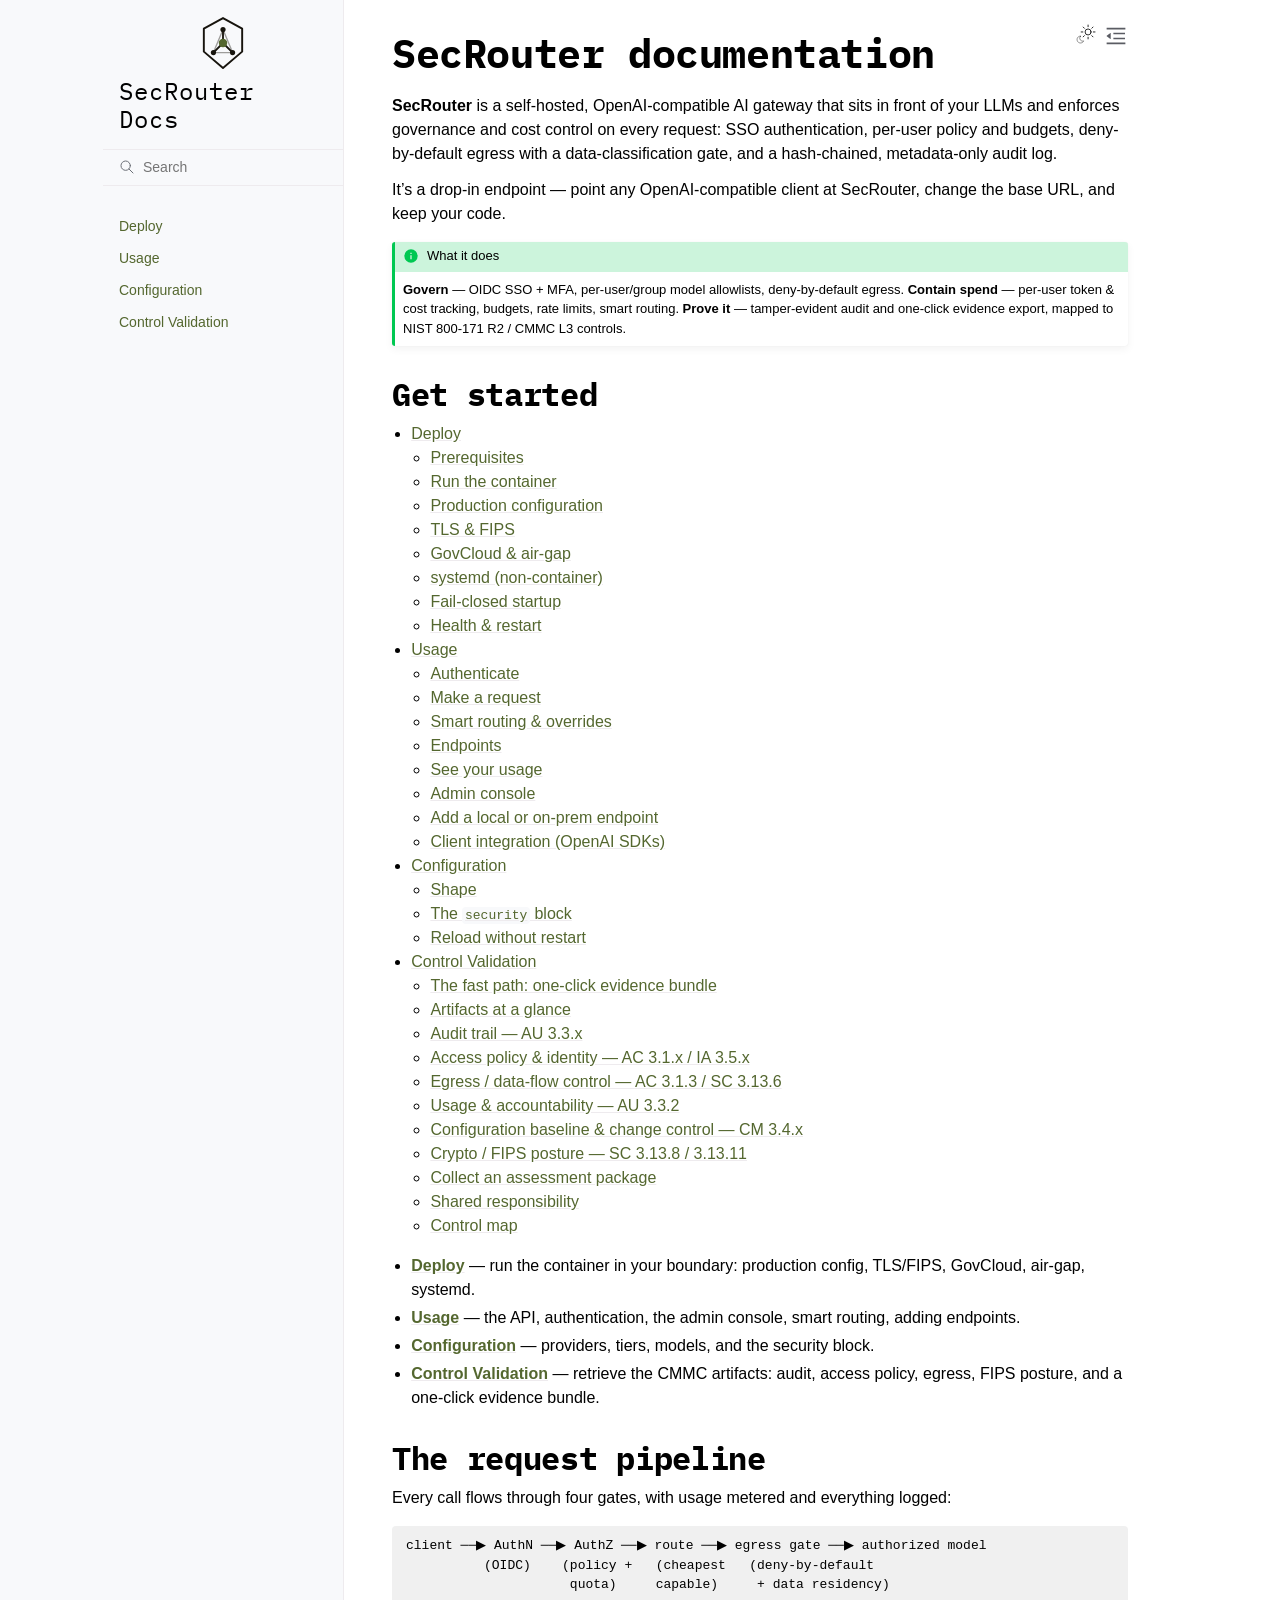
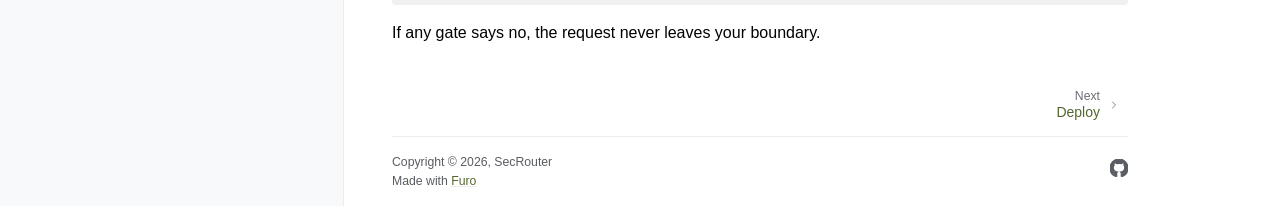
==== commit 48cb8d2a: "feat(docs): split the sidebar brand — logo to main site, wordmark to docs home The logo now links to" ====
--- a/docs/index.html
+++ b/docs/index.html
@@ -12,7 +12,7 @@
       <link rel="stylesheet" type="text/css" href="_static/pygments.css?v=d75fae25" />
     <link rel="stylesheet" type="text/css" href="_static/styles/furo.css?v=7bdb33bb" />
     <link rel="stylesheet" type="text/css" href="_static/styles/furo-extensions.css?v=8dab3a3b" />
-    <link rel="stylesheet" type="text/css" href="_static/custom.css?v=99ee7022" />
+    <link rel="stylesheet" type="text/css" href="_static/custom.css?v=11b728c8" />
     
     
 
@@ -189,15 +189,19 @@
   <aside class="sidebar-drawer">
     <div class="sidebar-container">
       
-      <div class="sidebar-sticky"><a class="sidebar-brand" href="#">
-  <div class="sidebar-logo-container">
-    <img class="sidebar-logo only-light" src="_static/logo-mark.svg" alt="Light Logo"/>
-    <img class="sidebar-logo only-dark" src="_static/logo-mark-dark.svg" alt="Dark Logo"/>
-  </div>
-  
-  <span class="sidebar-brand-text">SecRouter Docs</span>
-  
-</a><form class="sidebar-search-container" method="get" action="search.html" role="search">
+      <div class="sidebar-sticky"><div class="sidebar-brand">
+  <a class="sidebar-brand-logo-link" href="../index.html" title="SecRouter — main site">
+    <div class="sidebar-logo-container">
+      <img class="sidebar-logo only-light" src="_static/logo-mark.svg" alt="Light Logo"/>
+      <img class="sidebar-logo only-dark" src="_static/logo-mark-dark.svg" alt="Dark Logo"/>
+    </div>
+  </a>
+  
+  <a class="sidebar-brand-name-link" href="#" title="Documentation home">
+    <span class="sidebar-brand-text">SecRouter Docs</span>
+  </a>
+  
+</div><form class="sidebar-search-container" method="get" action="search.html" role="search">
   <input class="sidebar-search" placeholder="Search" name="q" aria-label="Search">
   <input type="hidden" name="check_keywords" value="yes">
   <input type="hidden" name="area" value="default">
--- a/docs/_static/custom.css
+++ b/docs/_static/custom.css
@@ -16,5 +16,11 @@
 /* tighten the brand logo block */
 .sidebar-logo { max-width: 52px; }
 
+/* split brand: logo -> marketing site, wordmark -> docs home (two sibling links) */
+.sidebar-brand-logo-link,
+.sidebar-brand-name-link { display: block; text-decoration: none; color: inherit; }
+.sidebar-brand-logo-link:hover,
+.sidebar-brand-name-link:hover { opacity: 0.8; }
+
 /* eyebrow-style code chips feel a touch more "engineered" */
 code.literal, .highlight { border-radius: 4px; }
